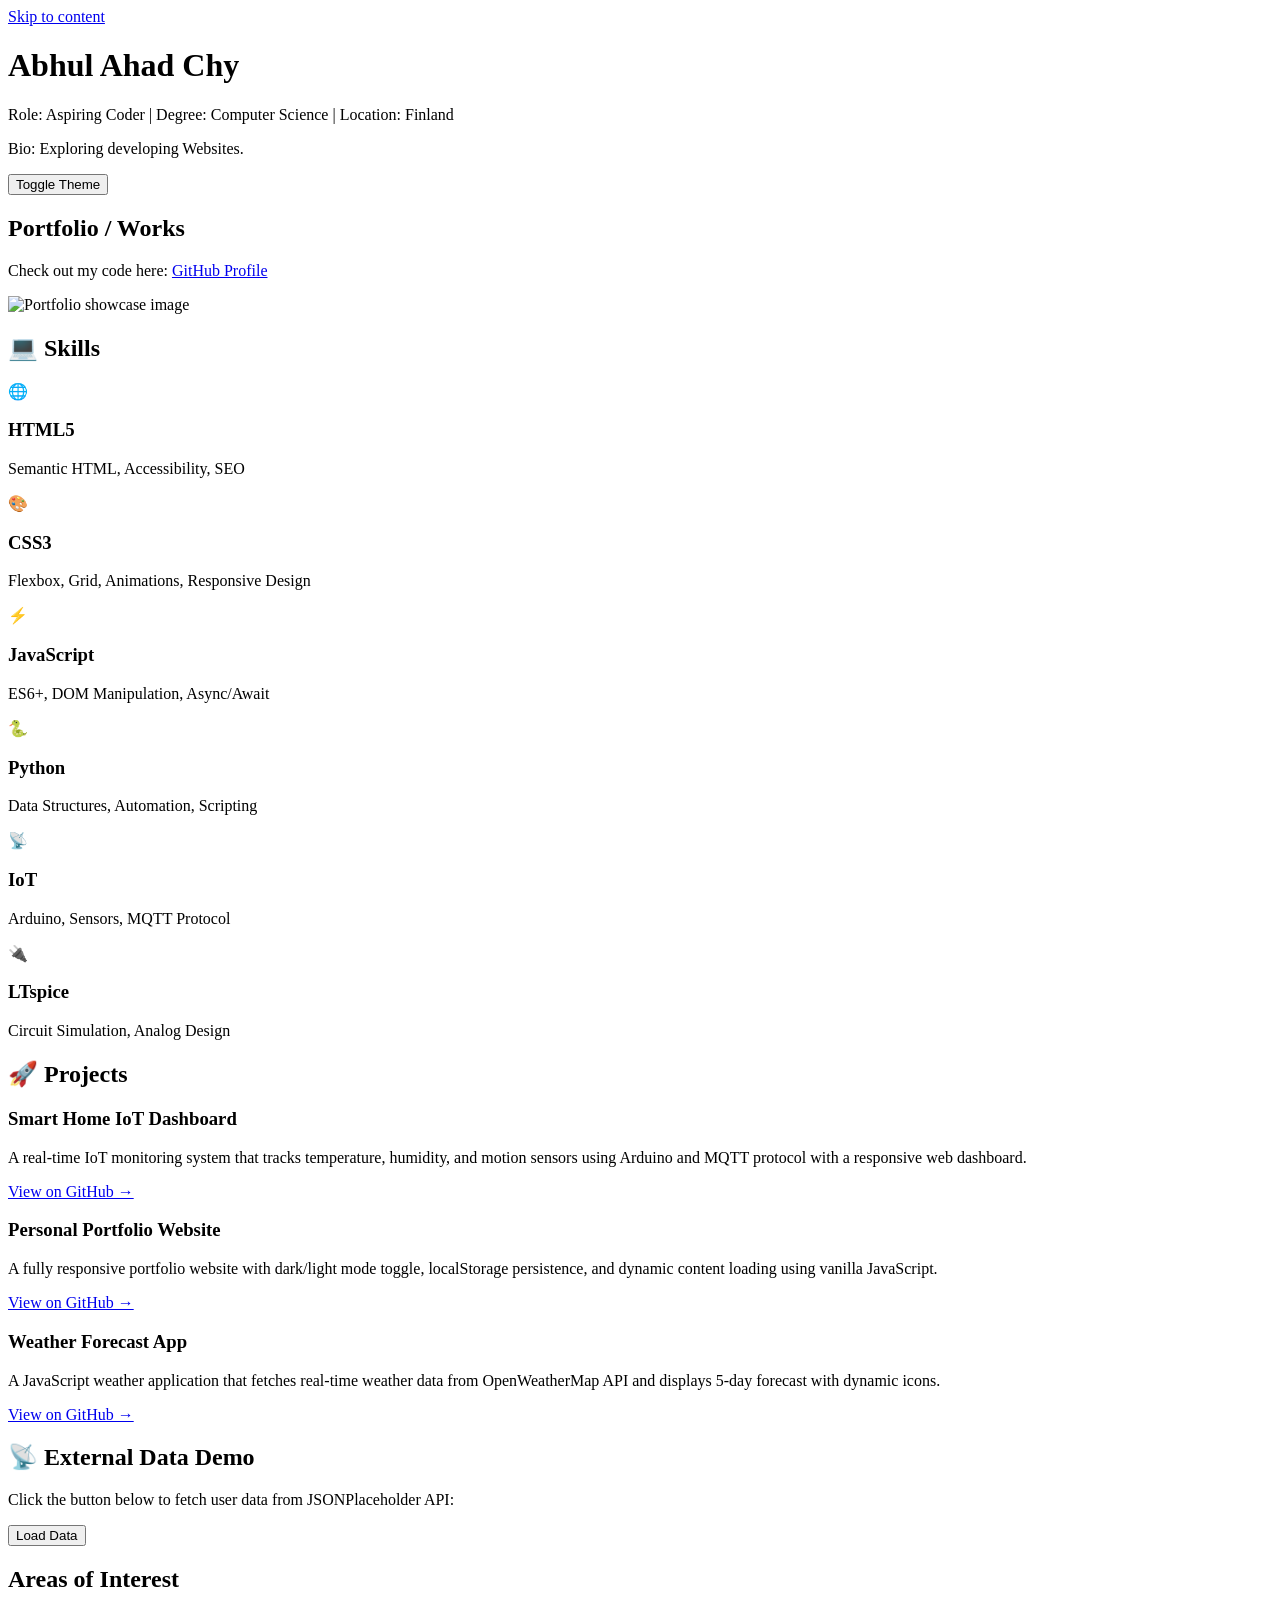
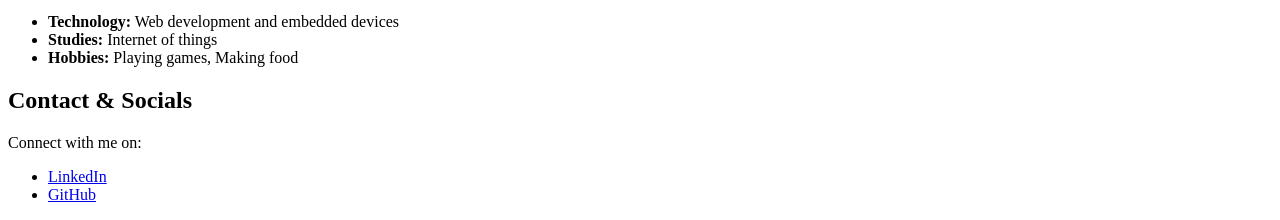
==== L07/index.html @ 518a0efa "Create index.html" ====
<!DOCTYPE html>
<html lang="en">
<head>
    <meta charset="UTF-8">
    <meta name="viewport" content="width=device-width, initial-scale=1.0">
    <title>Lecture 05 - Portfolio with Skills, Projects & API Integration</title>
    <link rel="stylesheet" href="style.css">
</head>
<body>
    <!-- Skip to content link for accessibility -->
    <a href="#main" class="skip-link">Skip to content</a>

    <!-- Header section -->
    <header>
        <div class="header-content">
            <div class="header-text">
                <h1>Abhul Ahad Chy</h1>
                <p>Role: Aspiring Coder | Degree: Computer Science | Location: Finland</p>
                <p>Bio: Exploring developing Websites.</p>
            </div>
            <!-- Theme Toggle Button (Requirement 3) -->
            <button id="themeToggle" class="theme-btn">Toggle Theme</button>
        </div>
    </header>

    <!-- Main content area -->
    <main id="main">
        <!-- Portfolio / Works Section -->
        <section>
            <h2>Portfolio / Works</h2>
            <p>Check out my code here: <a href="https://github.com/Ahadchy12">GitHub Profile</a></p>
            <img src="https://via.placeholder.com/800x400?text=Portfolio+Showcase" alt="Portfolio showcase image" class="responsive-img">
        </section>

        <!-- SKILLS SECTION (Requirement 1) -->
        <section class="skills-section">
            <h2>💻 Skills</h2>
            <div class="skills-container">
                <div class="skill-card">
                    <div class="skill-icon">🌐</div>
                    <h3>HTML5</h3>
                    <p>Semantic HTML, Accessibility, SEO</p>
                </div>
                <div class="skill-card">
                    <div class="skill-icon">🎨</div>
                    <h3>CSS3</h3>
                    <p>Flexbox, Grid, Animations, Responsive Design</p>
                </div>
                <div class="skill-card">
                    <div class="skill-icon">⚡</div>
                    <h3>JavaScript</h3>
                    <p>ES6+, DOM Manipulation, Async/Await</p>
                </div>
                <div class="skill-card">
                    <div class="skill-icon">🐍</div>
                    <h3>Python</h3>
                    <p>Data Structures, Automation, Scripting</p>
                </div>
                <div class="skill-card">
                    <div class="skill-icon">📡</div>
                    <h3>IoT</h3>
                    <p>Arduino, Sensors, MQTT Protocol</p>
                </div>
                <div class="skill-card">
                    <div class="skill-icon">🔌</div>
                    <h3>LTspice</h3>
                    <p>Circuit Simulation, Analog Design</p>
                </div>
            </div>
        </section>

        <!-- PROJECTS SECTION (Requirement 2) -->
        <section class="projects-section">
            <h2>🚀 Projects</h2>
            <div class="projects-container">
                <div class="project-card">
                    <h3>Smart Home IoT Dashboard</h3>
                    <p>A real-time IoT monitoring system that tracks temperature, humidity, and motion sensors using Arduino and MQTT protocol with a responsive web dashboard.</p>
                    <a href="https://github.com/Ahadchy12/smart-home-iot" class="project-link" target="_blank">View on GitHub →</a>
                </div>
                <div class="project-card">
                    <h3>Personal Portfolio Website</h3>
                    <p>A fully responsive portfolio website with dark/light mode toggle, localStorage persistence, and dynamic content loading using vanilla JavaScript.</p>
                    <a href="https://github.com/Ahadchy12/portfolio" class="project-link" target="_blank">View on GitHub →</a>
                </div>
                <div class="project-card">
                    <h3>Weather Forecast App</h3>
                    <p>A JavaScript weather application that fetches real-time weather data from OpenWeatherMap API and displays 5-day forecast with dynamic icons.</p>
                    <a href="https://github.com/Ahadchy12/weather-app" class="project-link" target="_blank">View on GitHub →</a>
                </div>
            </div>
        </section>

        <!-- EXTERNAL DATA DEMO SECTION (NEW API Integration) -->
        <section class="api-section">
            <h2>📡 External Data Demo</h2>
            <div class="api-container">
                <p>Click the button below to fetch user data from JSONPlaceholder API:</p>
                <button id="loadDataBtn" class="api-btn">Load Data</button>
                
                <!-- Container for API data display -->
                <div id="apiDataDisplay" class="api-data-display">
                    <!-- Data will be displayed here dynamically -->
                </div>
            </div>
        </section>

        <!-- Areas of Interest Section -->
        <section>
            <h2>Areas of Interest</h2>
            <ul>
                <li><strong>Technology:</strong> Web development and embedded devices</li>
                <li><strong>Studies:</strong> Internet of things</li>
                <li><strong>Hobbies:</strong> Playing games, Making food</li>
            </ul>
        </section>
    </main>

    <!-- Footer with social links and last updated -->
    <footer>
        <h2>Contact & Socials</h2>
        <p>Connect with me on:</p>
        <ul class="social-nav">
            <li><a href="https://linkedin.com/in/abul-ahad-chy" target="_blank">LinkedIn</a></li>
            <li><a href="https://github.com/Ahadchy12" target="_blank">GitHub</a></li>
        </ul>
        <!-- Last updated text (Requirement 5) - populated by JavaScript -->
        <p id="lastUpdated" class="last-updated"></p>
    </footer>

    <!-- JavaScript linked at the end of body -->
    <script src="script.js"></script>
</body>
</html>
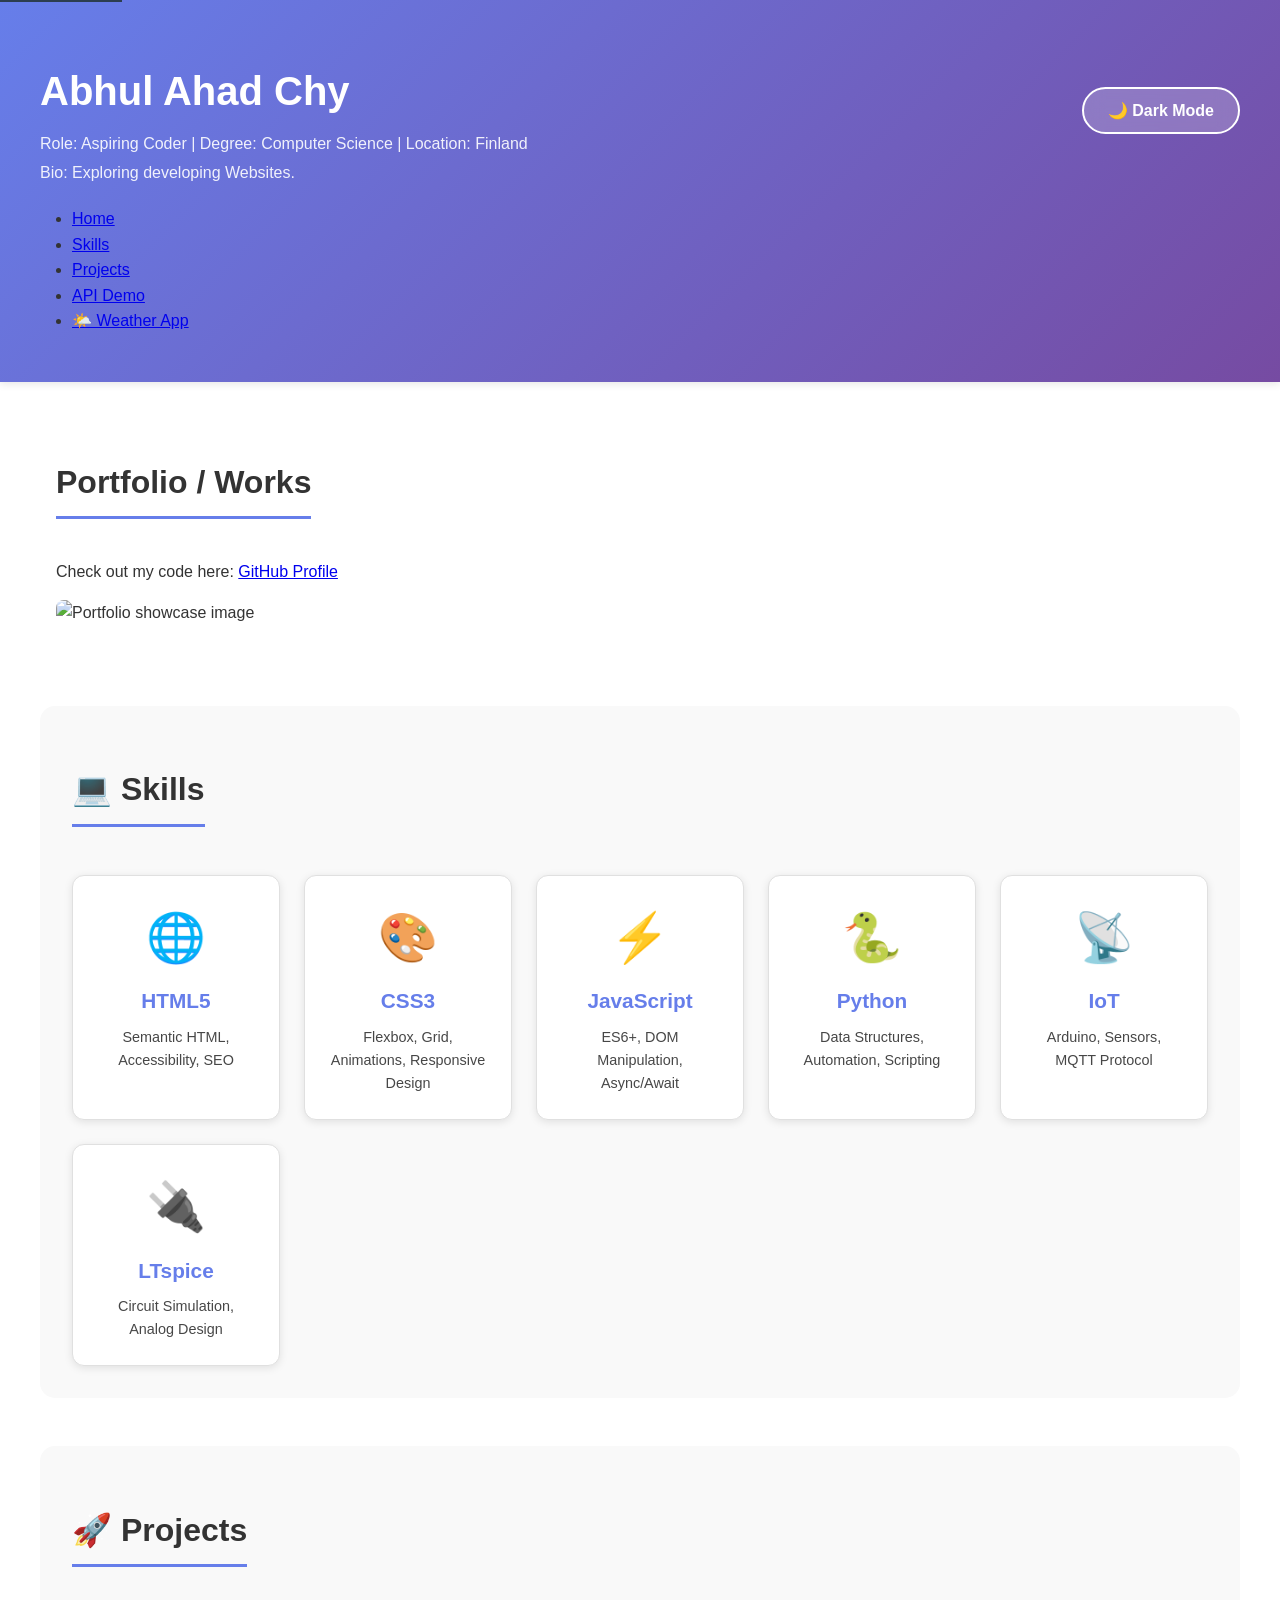
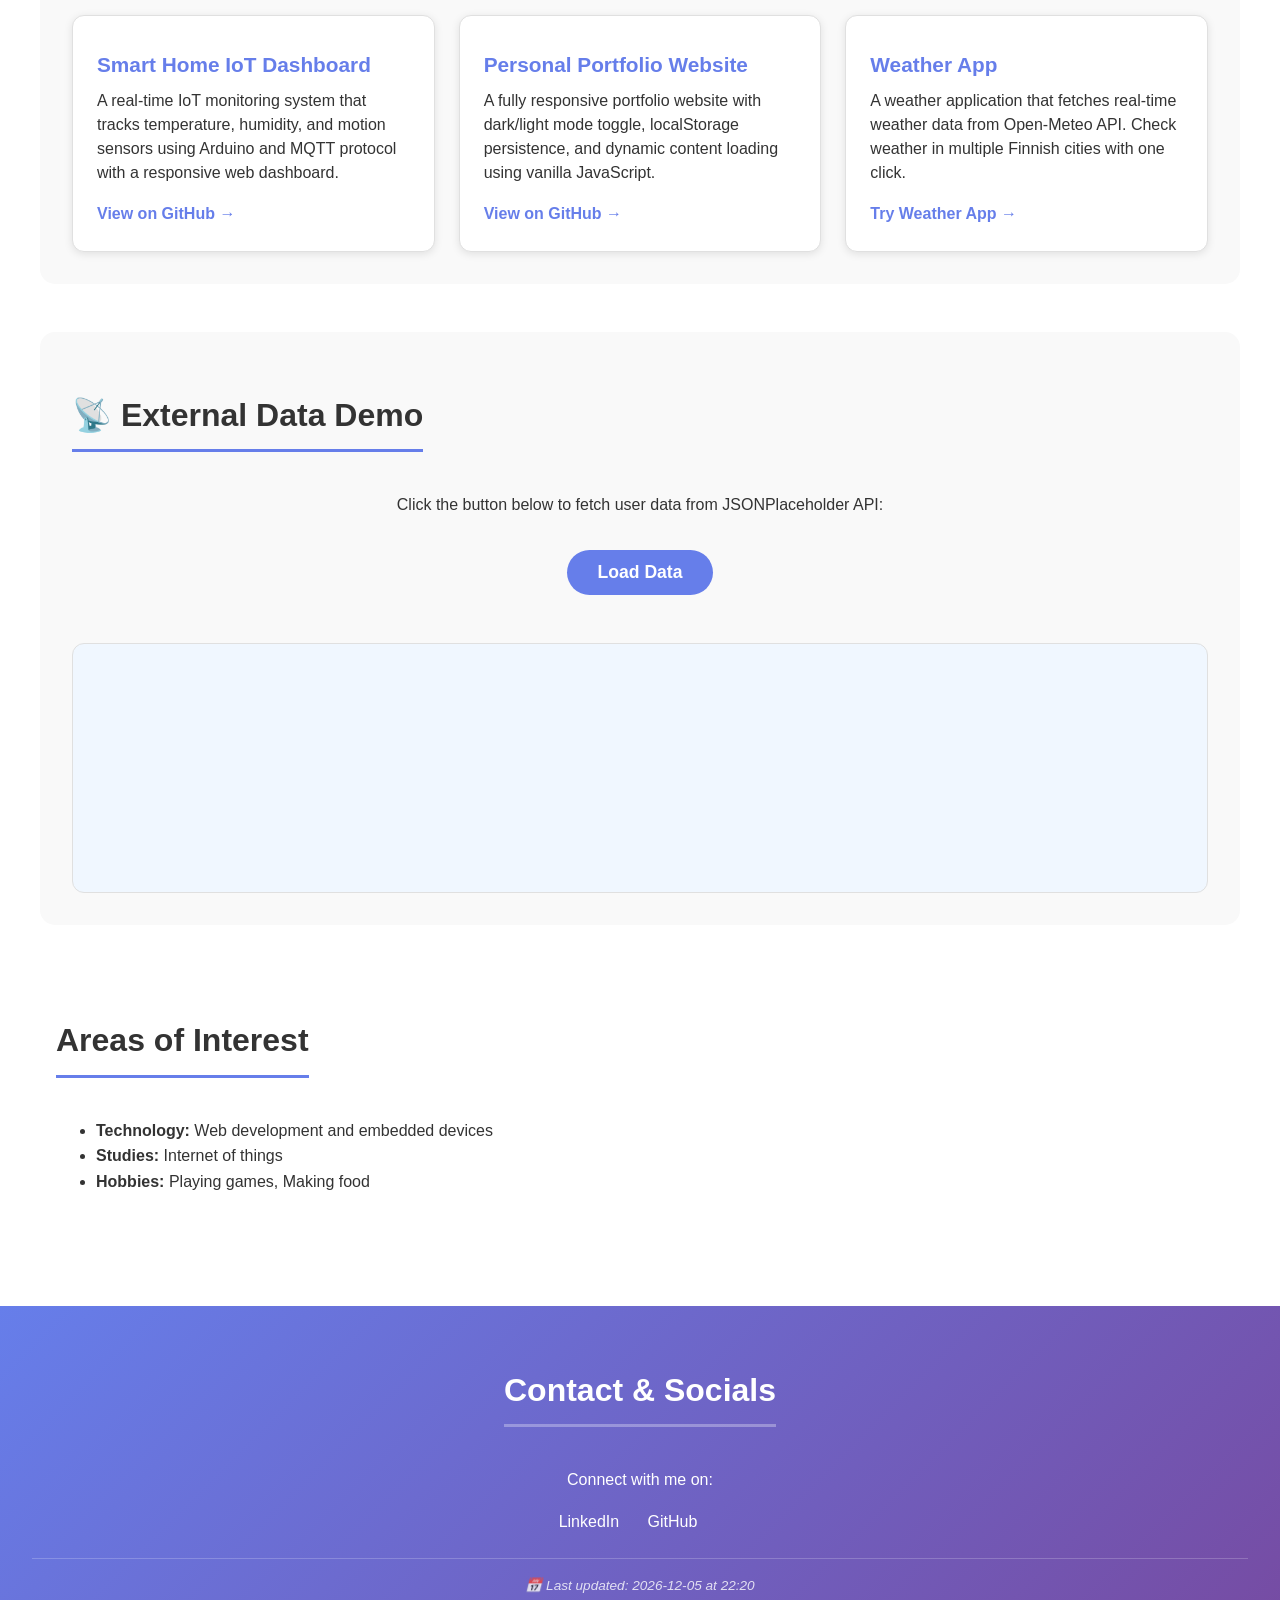
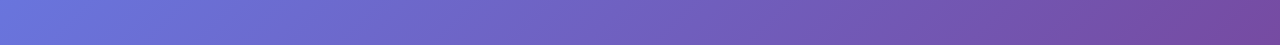
==== commit ca12c228: "Update index.html" ====
--- a/L07/index.html
+++ b/L07/index.html
@@ -3,7 +3,7 @@
 <head>
     <meta charset="UTF-8">
     <meta name="viewport" content="width=device-width, initial-scale=1.0">
-    <title>Lecture 05 - Portfolio with Skills, Projects & API Integration</title>
+    <title>Portfolio - Abhul Ahad Chy</title>
     <link rel="stylesheet" href="style.css">
 </head>
 <body>
@@ -18,9 +18,20 @@
                 <p>Role: Aspiring Coder | Degree: Computer Science | Location: Finland</p>
                 <p>Bio: Exploring developing Websites.</p>
             </div>
-            <!-- Theme Toggle Button (Requirement 3) -->
+            <!-- Theme Toggle Button -->
             <button id="themeToggle" class="theme-btn">Toggle Theme</button>
         </div>
+        
+        <!-- Navigation Menu (NEW) -->
+        <nav class="main-nav">
+            <ul>
+                <li><a href="#main">Home</a></li>
+                <li><a href="#skills">Skills</a></li>
+                <li><a href="#projects">Projects</a></li>
+                <li><a href="#api-demo">API Demo</a></li>
+                <li><a href="weather.html" class="weather-link">🌤️ Weather App</a></li>
+            </ul>
+        </nav>
     </header>
 
     <!-- Main content area -->
@@ -32,8 +43,8 @@
             <img src="https://via.placeholder.com/800x400?text=Portfolio+Showcase" alt="Portfolio showcase image" class="responsive-img">
         </section>
 
-        <!-- SKILLS SECTION (Requirement 1) -->
-        <section class="skills-section">
+        <!-- SKILLS SECTION -->
+        <section id="skills" class="skills-section">
             <h2>💻 Skills</h2>
             <div class="skills-container">
                 <div class="skill-card">
@@ -69,8 +80,8 @@
             </div>
         </section>
 
-        <!-- PROJECTS SECTION (Requirement 2) -->
-        <section class="projects-section">
+        <!-- PROJECTS SECTION -->
+        <section id="projects" class="projects-section">
             <h2>🚀 Projects</h2>
             <div class="projects-container">
                 <div class="project-card">
@@ -84,15 +95,15 @@
                     <a href="https://github.com/Ahadchy12/portfolio" class="project-link" target="_blank">View on GitHub →</a>
                 </div>
                 <div class="project-card">
-                    <h3>Weather Forecast App</h3>
-                    <p>A JavaScript weather application that fetches real-time weather data from OpenWeatherMap API and displays 5-day forecast with dynamic icons.</p>
-                    <a href="https://github.com/Ahadchy12/weather-app" class="project-link" target="_blank">View on GitHub →</a>
+                    <h3>Weather App</h3>
+                    <p>A weather application that fetches real-time weather data from Open-Meteo API. Check weather in multiple Finnish cities with one click.</p>
+                    <a href="weather.html" class="project-link">Try Weather App →</a>
                 </div>
             </div>
         </section>
 
-        <!-- EXTERNAL DATA DEMO SECTION (NEW API Integration) -->
-        <section class="api-section">
+        <!-- EXTERNAL DATA DEMO SECTION -->
+        <section id="api-demo" class="api-section">
             <h2>📡 External Data Demo</h2>
             <div class="api-container">
                 <p>Click the button below to fetch user data from JSONPlaceholder API:</p>
@@ -124,7 +135,7 @@
             <li><a href="https://linkedin.com/in/abul-ahad-chy" target="_blank">LinkedIn</a></li>
             <li><a href="https://github.com/Ahadchy12" target="_blank">GitHub</a></li>
         </ul>
-        <!-- Last updated text (Requirement 5) - populated by JavaScript -->
+        <!-- Last updated text -->
         <p id="lastUpdated" class="last-updated"></p>
     </footer>
 
--- a/L07/style.css
+++ b/L07/style.css
@@ -0,0 +1,474 @@
+/* ============================================
+   Lecture 05 - Portfolio with Skills, Projects & API Integration
+   Base styles + Dark mode support with localStorage
+   ============================================ */
+
+/* CSS Variables for Light Mode (Default) */
+:root {
+    --bg-color: #ffffff;
+    --text-color: #333333;
+    --header-bg: linear-gradient(135deg, #667eea 0%, #764ba2 100%);
+    --card-bg: #f9f9f9;
+    --skill-card-bg: #ffffff;
+    --project-card-bg: #ffffff;
+    --border-color: #e0e0e0;
+    --button-bg: #667eea;
+    --button-hover: #764ba2;
+    --shadow: 0 2px 8px rgba(0,0,0,0.1);
+    --skill-icon-bg: #e3f2fd;
+    --link-color: #667eea;
+    --api-bg: #f0f7ff;
+}
+
+/* Dark Mode Variables - applied via .dark class on body */
+body.dark {
+    --bg-color: #1a1a2e;
+    --text-color: #e0e0e0;
+    --header-bg: linear-gradient(135deg, #1e3c72 0%, #2a5298 100%);
+    --card-bg: #16213e;
+    --skill-card-bg: #0f3460;
+    --project-card-bg: #0f3460;
+    --border-color: #2c3e50;
+    --button-bg: #e94560;
+    --button-hover: #c73d54;
+    --shadow: 0 2px 8px rgba(0,0,0,0.3);
+    --skill-icon-bg: #16213e;
+    --link-color: #e94560;
+    --api-bg: #0a0e27;
+}
+
+/* Base Body Styles */
+body {
+    font-family: 'Segoe UI', Tahoma, Geneva, Verdana, sans-serif;
+    line-height: 1.6;
+    margin: 0;
+    padding: 0;
+    background-color: var(--bg-color);
+    color: var(--text-color);
+    transition: background-color 0.3s ease, color 0.3s ease;
+}
+
+/* Header Styles */
+header {
+    background: var(--header-bg);
+    padding: 2rem;
+    transition: background 0.3s ease;
+    box-shadow: var(--shadow);
+}
+
+.header-content {
+    max-width: 1200px;
+    margin: 0 auto;
+    display: flex;
+    justify-content: space-between;
+    align-items: center;
+    flex-wrap: wrap;
+    gap: 1rem;
+}
+
+.header-text {
+    flex: 1;
+}
+
+header h1 {
+    font-size: 2.5rem;
+    margin-bottom: 0.5rem;
+    color: white;
+}
+
+header p {
+    color: rgba(255, 255, 255, 0.9);
+    margin: 0.25rem 0;
+}
+
+/* Footer Styles */
+footer {
+    background: var(--header-bg);
+    padding: 2rem;
+    text-align: center;
+    transition: background 0.3s ease;
+    color: white;
+}
+
+footer h2 {
+    color: white;
+    border-bottom-color: rgba(255, 255, 255, 0.3);
+}
+
+footer .social-nav a {
+    color: white;
+}
+
+footer .social-nav a:hover {
+    color: #ffd700;
+}
+
+/* Main content area */
+#main {
+    padding: 2rem;
+    max-width: 1200px;
+    margin: 0 auto;
+}
+
+/* Typography */
+h2 {
+    font-size: 2rem;
+    color: var(--text-color);
+    border-bottom: 3px solid var(--button-bg);
+    padding-bottom: 0.5rem;
+    display: inline-block;
+    margin-bottom: 1.5rem;
+}
+
+h3 {
+    font-size: 1.3rem;
+    color: var(--text-color);
+    margin: 0.5rem 0;
+}
+
+p {
+    margin-bottom: 1rem;
+}
+
+/* Section spacing */
+section {
+    margin-bottom: 3rem;
+    padding: 1rem;
+}
+
+/* Responsive images */
+.responsive-img {
+    max-width: 100%;
+    height: auto;
+    display: block;
+    margin: 1rem 0;
+    border-radius: 8px;
+}
+
+/* Navigation styling */
+.social-nav {
+    list-style: none;
+    padding-left: 0;
+    margin: 1rem 0;
+}
+
+.social-nav li {
+    display: inline-block;
+    margin-right: 1.5rem;
+}
+
+.social-nav a {
+    text-decoration: none;
+    color: var(--link-color);
+    font-weight: 500;
+    transition: color 0.3s ease;
+}
+
+.social-nav a:hover {
+    color: var(--button-hover);
+    text-decoration: underline;
+}
+
+/* Skip link */
+.skip-link {
+    position: absolute;
+    top: -40px;
+    left: 0;
+    background: #2c3e50;
+    color: white;
+    padding: 8px;
+    text-decoration: none;
+    z-index: 100;
+}
+
+.skip-link:focus {
+    top: 0;
+}
+
+/* ============================================
+   Theme Toggle Button (Requirement 3)
+   ============================================ */
+.theme-btn {
+    background-color: rgba(255, 255, 255, 0.2);
+    color: white;
+    border: 2px solid white;
+    padding: 12px 24px;
+    border-radius: 25px;
+    cursor: pointer;
+    font-size: 1rem;
+    font-weight: bold;
+    transition: all 0.3s ease;
+    backdrop-filter: blur(10px);
+}
+
+.theme-btn:hover {
+    background-color: rgba(255, 255, 255, 0.3);
+    transform: scale(1.05);
+}
+
+body.dark .theme-btn {
+    background-color: rgba(0, 0, 0, 0.3);
+    border-color: #e94560;
+}
+
+body.dark .theme-btn:hover {
+    background-color: rgba(233, 69, 96, 0.3);
+}
+
+/* ============================================
+   Skills Section - Card Layout (Requirement 1)
+   ============================================ */
+.skills-section {
+    background-color: var(--card-bg);
+    border-radius: 15px;
+    padding: 2rem;
+    transition: background-color 0.3s ease;
+}
+
+.skills-container {
+    display: grid;
+    grid-template-columns: repeat(auto-fit, minmax(180px, 1fr));
+    gap: 1.5rem;
+    margin-top: 1.5rem;
+}
+
+.skill-card {
+    background-color: var(--skill-card-bg);
+    border-radius: 12px;
+    padding: 1.5rem;
+    text-align: center;
+    transition: transform 0.3s ease, box-shadow 0.3s ease;
+    box-shadow: var(--shadow);
+    border: 1px solid var(--border-color);
+    cursor: pointer;
+}
+
+.skill-card:hover {
+    transform: translateY(-5px);
+    box-shadow: 0 5px 20px rgba(0,0,0,0.15);
+}
+
+.skill-icon {
+    font-size: 3rem;
+    margin-bottom: 0.5rem;
+}
+
+.skill-card h3 {
+    margin: 0.5rem 0;
+    color: var(--button-bg);
+}
+
+.skill-card p {
+    font-size: 0.9rem;
+    margin: 0;
+    opacity: 0.9;
+}
+
+/* ============================================
+   Projects Section - Card Layout (Requirement 2)
+   ============================================ */
+.projects-section {
+    background-color: var(--card-bg);
+    border-radius: 15px;
+    padding: 2rem;
+    transition: background-color 0.3s ease;
+}
+
+.projects-container {
+    display: grid;
+    grid-template-columns: repeat(auto-fit, minmax(300px, 1fr));
+    gap: 1.5rem;
+    margin-top: 1.5rem;
+}
+
+.project-card {
+    background-color: var(--project-card-bg);
+    border-radius: 12px;
+    padding: 1.5rem;
+    transition: transform 0.3s ease, box-shadow 0.3s ease;
+    box-shadow: var(--shadow);
+    border: 1px solid var(--border-color);
+}
+
+.project-card:hover {
+    transform: translateY(-5px);
+    box-shadow: 0 5px 20px rgba(0,0,0,0.15);
+}
+
+.project-card h3 {
+    color: var(--button-bg);
+    margin-bottom: 0.5rem;
+}
+
+.project-card p {
+    margin: 0.5rem 0 1rem;
+    line-height: 1.5;
+}
+
+.project-link {
+    display: inline-block;
+    color: var(--link-color);
+    text-decoration: none;
+    font-weight: bold;
+    transition: color 0.3s ease;
+}
+
+.project-link:hover {
+    color: var(--button-hover);
+    text-decoration: underline;
+}
+
+/* ============================================
+   API Section Styles (NEW)
+   ============================================ */
+.api-section {
+    background-color: var(--card-bg);
+    border-radius: 15px;
+    padding: 2rem;
+    transition: background-color 0.3s ease;
+}
+
+.api-container {
+    text-align: center;
+}
+
+.api-btn {
+    background-color: var(--button-bg);
+    color: white;
+    border: none;
+    padding: 12px 30px;
+    border-radius: 25px;
+    cursor: pointer;
+    font-size: 1.1rem;
+    font-weight: bold;
+    transition: all 0.3s ease;
+    margin: 1rem 0;
+}
+
+.api-btn:hover {
+    background-color: var(--button-hover);
+    transform: scale(1.05);
+}
+
+.api-btn:active {
+    transform: scale(0.98);
+}
+
+.api-data-display {
+    margin-top: 2rem;
+    padding: 1.5rem;
+    background-color: var(--api-bg);
+    border-radius: 12px;
+    border: 1px solid var(--border-color);
+    text-align: left;
+    min-height: 200px;
+    transition: background-color 0.3s ease;
+}
+
+.user-card {
+    animation: fadeIn 0.5s ease-in;
+}
+
+@keyframes fadeIn {
+    from {
+        opacity: 0;
+        transform: translateY(10px);
+    }
+    to {
+        opacity: 1;
+        transform: translateY(0);
+    }
+}
+
+.user-card h3 {
+    color: var(--button-bg);
+    margin-bottom: 1rem;
+    font-size: 1.5rem;
+}
+
+.user-info {
+    margin: 1rem 0;
+    padding: 0.5rem;
+}
+
+.user-info p {
+    margin: 0.8rem 0;
+    font-size: 1.1rem;
+}
+
+.user-info strong {
+    color: var(--button-bg);
+    min-width: 120px;
+    display: inline-block;
+}
+
+.loading-message {
+    text-align: center;
+    padding: 2rem;
+    font-size: 1.2rem;
+    color: var(--button-bg);
+}
+
+.error-message {
+    text-align: center;
+    padding: 2rem;
+    background-color: #ff6b6b20;
+    border-left: 4px solid #ff6b6b;
+    border-radius: 8px;
+    color: #ff6b6b;
+}
+
+/* Last updated styling */
+.last-updated {
+    margin-top: 1.5rem;
+    padding-top: 1rem;
+    border-top: 1px solid rgba(255, 255, 255, 0.2);
+    font-size: 0.85rem;
+    text-align: center;
+    font-style: italic;
+    color: rgba(255, 255, 255, 0.8);
+}
+
+/* Responsive Design */
+@media (max-width: 768px) {
+    #main {
+        padding: 1rem;
+    }
+    
+    .header-content {
+        flex-direction: column;
+        text-align: center;
+    }
+    
+    header h1 {
+        font-size: 1.8rem;
+    }
+    
+    h2 {
+        font-size: 1.5rem;
+    }
+    
+    .theme-btn {
+        width: 100%;
+        max-width: 200px;
+    }
+    
+    .skills-container {
+        grid-template-columns: repeat(auto-fit, minmax(150px, 1fr));
+        gap: 1rem;
+    }
+    
+    .projects-container {
+        grid-template-columns: 1fr;
+    }
+    
+    .skills-section, .projects-section, .api-section {
+        padding: 1rem;
+    }
+    
+    .user-info strong {
+        min-width: 100px;
+        display: block;
+        margin-bottom: 0.25rem;
+    }
+}
